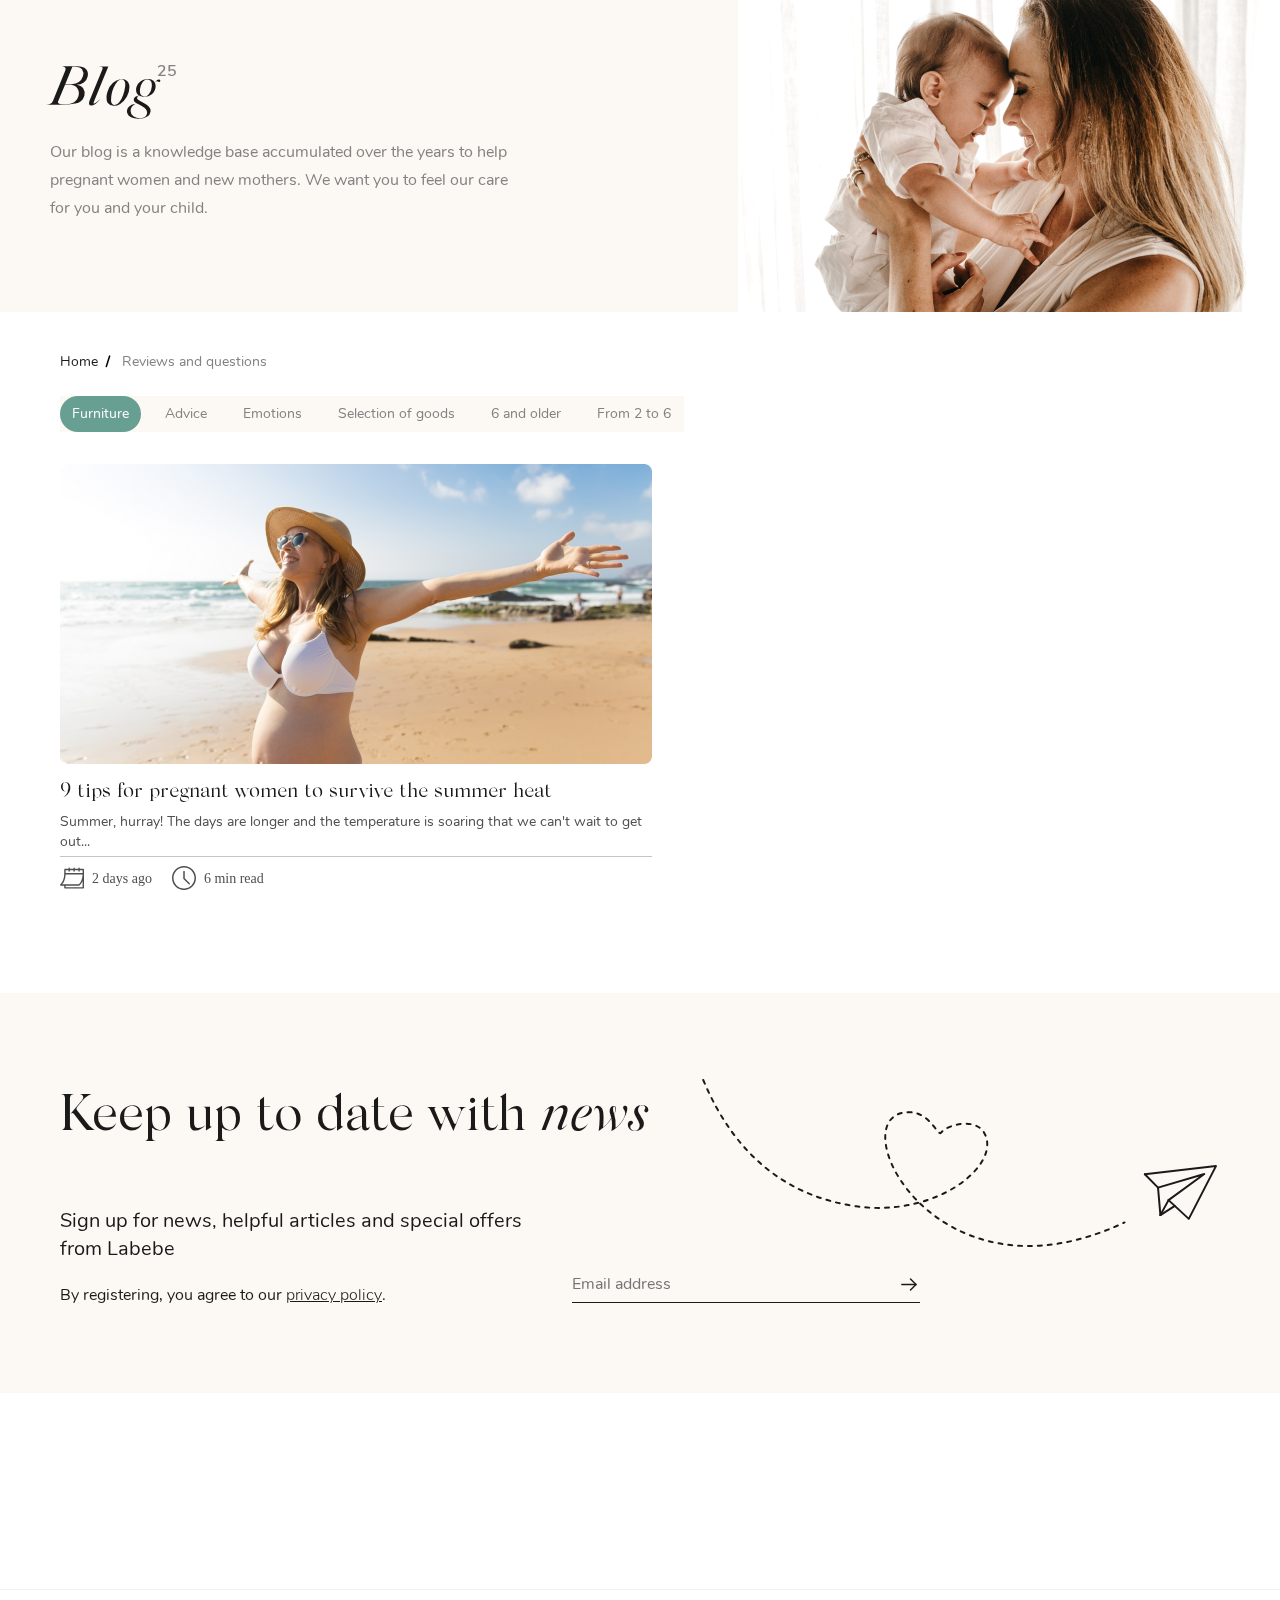
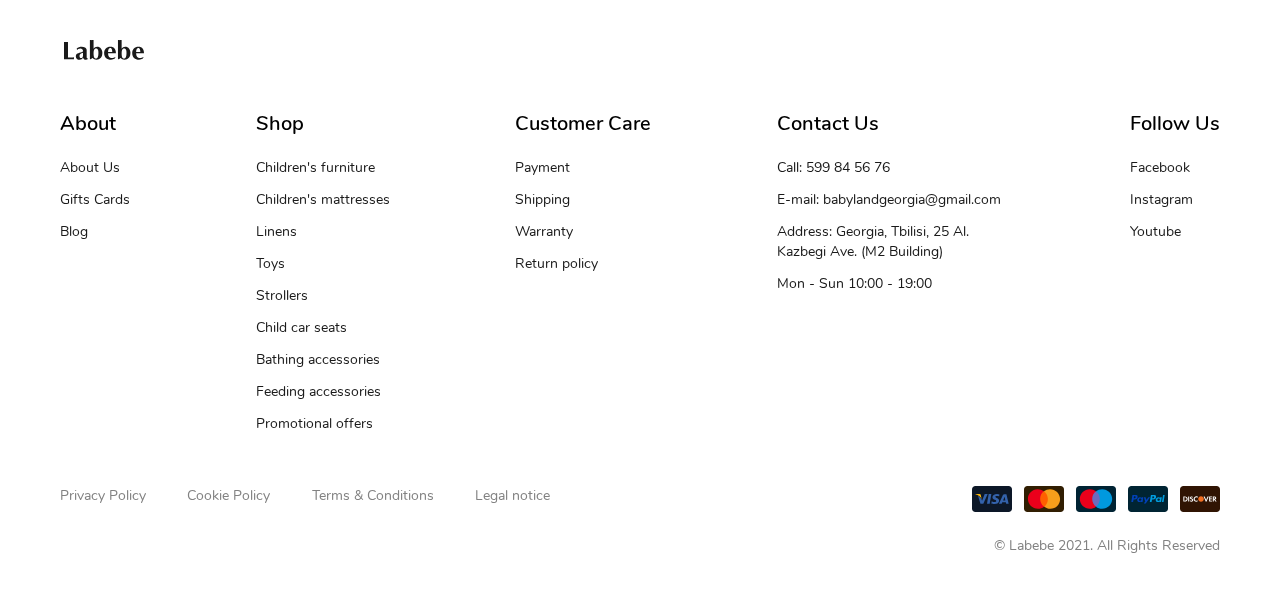
==== blog.html @ 76f41e8d "continue" ====
<!DOCTYPE html>
<html lang="en">

<head>
  <meta charset="UTF-8">
  <meta http-equiv="X-UA-Compatible" content="IE=edge">
  <meta name="viewport" content="width=device-width, initial-scale=1.0">
  <link rel="stylesheet" href="css/reset.css">
  <link rel="stylesheet" href="css/404.css">
  <link rel="stylesheet" href="css/contacts.css">
  <link rel="stylesheet" href="css/gifts-cards.css">
  <link rel="stylesheet" href="css/reviews-and-questions.css">
  <link rel="stylesheet" href="css/blog.css">
  <link rel="stylesheet" href="css/subscribe.css">
  <link rel="stylesheet" href="css/footer.css">
  <link rel="stylesheet" href="css/fonts.css">
  <link rel="stylesheet" href="css/global.css">
  <link rel="stylesheet" href="css/media.css">
  <script src="js/tabs.js"></script>
  <script src="js/footer.js" defer></script>
  <title>Document</title>
</head>

<body>

  <div class="main__wrapper">

    <section class="blog">
      <div class="banner">
        <div class="banner-info">
          <h1 class="banner-info__title h1">Blog <sup class="sup">25</sup></h1>
          <p class="banner-info__text">
            Our blog is a knowledge base accumulated over the years to help pregnant women and new mothers. We want you
            to feel our care for you and your child.
          </p>
        </div>
        <div class="banner-img">
          <img src="images/blog-banner.png" alt="">
        </div>
      </div>
      <div class="container">
        <ul class="breadcrumb">
          <li><a class="link" href="#">Home</a></li>
          <li>Reviews and questions</li>
        </ul>
        <ul class="blog__tabs">
          <li class="blog__tabs-item active__blog-tab" data-btn="1">Furniture</li>
          <li class="blog__tabs-item" data-btn="2">Advice</li>
          <li class="blog__tabs-item" data-btn="3">Emotions</li>
          <li class="blog__tabs-item" data-btn="4">Selection of goods</li>
          <li class="blog__tabs-item" data-btn="5">6 and older</li>
          <li class="blog__tabs-item" data-btn="6">From 2 to 6</li>
        </ul>
        <div class="blog__box">
          <div class="blog__box-search"></div>
          <div class="blog__box-filter"></div>
        </div>
        <div class="blog__post-wrapper">
          <div class="blog__post-img">
            <img src="images/blog-post-1.png" alt="">
          </div>
          <div class="blog__post-name">
            9 tips for pregnant women to survive the summer heat
          </div>
          <div class="blog__post-description">
            Summer, hurray! The days are longer and the temperature is soaring that we can't wait to get out...
          </div>
          <div class="blog__post-info">
            <div class="blog__post-date">2 days ago</div>
            <div class="blog__post-read">6 min read</div>
          </div>
        </div>
        <!-- <div class="reviewsandquestions__reviews-wrapper tabs__item show" data-content="1">
          <div class="reviewsandquestions__reviews">
            <img class="icon__delete" src="images/delete.svg" alt="">
            <img class="icon__edit" src="images/edit.svg" alt="">
            <img class="icon__dots" src="images/icon-dots.svg" alt="">
            <div class="reviewsandquestions__reviews-img">
              <img src="images/reviews-img1.png" alt="">
            </div>
            <div class="reviewsandquestions__reviews-info">
              <div class="reviewsandquestions__reviews-info__name">Skv company julia light</div>
              <div class="reviewsandquestions__reviews-info__rating">
                <div class="reviewsandquestions__reviews-info__rating-stars">
                  <img src="images/stars.svg" alt="">
                </div>
                <div class="reviewsandquestions__reviews-info__rating-date">September 3, 2021</div>
              </div>
              <div class="reviewsandquestions__reviews-info__review desktop">
                Definitely the best quality. ✰✰✰✰✰ Thank you. . I am no longer talking about service and your favorite
                consultant.
              </div>
            </div>
          </div>
          <div class="reviewsandquestions__reviews-info__review mobile">
            Definitely the best quality. ✰✰✰✰✰ Thank you. . I am no longer talking about service and your favorite
            consultant.
          </div>
          <div class="reviewsandquestions__reviews">
            <img class="icon__delete" src="images/delete.svg" alt="">
            <img class="icon__edit" src="images/edit.svg" alt="">
            <img class="icon__dots" src="images/icon-dots.svg" alt="">
            <div class="reviewsandquestions__reviews-img">
              <img src="images/reviews-img2.png" alt="">
            </div>
            <div class="reviewsandquestions__reviews-info">
              <div class="reviewsandquestions__reviews-info__name">Skv company julia light</div>
              <div class="reviewsandquestions__reviews-info__rating">
                <div class="reviewsandquestions__reviews-info__rating-stars">
                  <img src="images/stars.svg" alt="">
                </div>
                <div class="reviewsandquestions__reviews-info__rating-date">September 3, 2021</div>
              </div>
              <div class="reviewsandquestions__reviews-info__review desktop">
                Definitely the best quality. ✰✰✰✰✰ Thank you. . I am no longer talking about service and your favorite
                consultant.
              </div>
            </div>
          </div>
          <div class="reviewsandquestions__reviews-info__review mobile">
            Definitely the best quality. ✰✰✰✰✰ Thank you. . I am no longer talking about service and your favorite
            consultant.
          </div>
        </div>
        <div class="reviewsandquestions__questions-wrapper tabs__item" data-content="2">
          <div class="reviewsandquestions__reviews">
            <div class="reviewsandquestions__reviews-img">
              <img src="images/reviews-img1.png" alt="">
            </div>
            <div class="reviewsandquestions__reviews-info">
              <div class="reviewsandquestions__reviews-info__name">Skv company julia light</div>
              <div class="reviewsandquestions__reviews-info__rating-date">September 3, 2021</div>
              <div class="reviewsandquestions__reviews-info__review border desktop">
                Hey! Please tell me the size of the crib?
              </div>
              <div class="reviewsandquestions__answer-wrapper desktop">
                <div class="reviewsandquestions__answer-name">Store representative</div>
                <div class="reviewsandquestions__answer-date">September 3, 2021</div>
                <div class="reviewsandquestions__answer-answer">Hey! 132 X 72 X 103H. The dimensions of the crib are
                  indicated in the product card</div>
              </div>
            </div>
          </div>
          <div class="reviewsandquestions__reviews-info__review border mobile">
            Hey! Please tell me the size of the crib?
          </div>
          <div class="reviewsandquestions__answer-wrapper radius mobile">
            <div class="reviewsandquestions__answer-name">Store representative</div>
            <div class="reviewsandquestions__answer-date">September 3, 2021</div>
            <div class="reviewsandquestions__answer-answer">Hey! 132 X 72 X 103H. The dimensions of the crib are
              indicated in the product card</div>
          </div>
        </div> -->
      </div>
    </section>

    <section class="subscribe">
      <div class="container">
        <div class="subscribe__title">Keep up to date with <span>news</span></div>
        <p class="subscribe__text">Sign up for news, helpful articles and special offers from Labebe</p>
        <div class="subscribe__wrapper">
          <form class="form__search">
            <input type="text" placeholder="Email address">
            <button><img src="images/arrow-search.svg" alt=""></button>
          </form>
          <p class="subscribe__policy">By registering, you agree to our <a href="#">privacy policy</a>. </p>
        </div>
      </div>
    </section>

    <footer class="footer">
      <div class="container">
        <div class="footer__logo">
          <img src="images/footer-logo.svg" alt="">
        </div>
        <div class="footer__category">
          <div class="footer__category-item">
            <div class="footer__category-title">About</div>
            <ul class="footer__category-list">
              <li class="footer__category-list__item"><a href="#" class="footer__category-link link">About Us</a></li>
              <li class="footer__category-list__item"><a href="#" class="footer__category-link link">Gifts Cards</a>
              </li>
              <li class="footer__category-list__item"><a href="#" class="footer__category-link link">Blog</a></li>
            </ul>
          </div>
          <div class="footer__category-item">
            <div class="footer__category-title">Shop</div>
            <ul class="footer__category-list">
              <li class="footer__category-list__item"><a href="#" class="footer__category-link link">Children's
                  furniture</a></li>
              <li class="footer__category-list__item"><a href="#" class="footer__category-link link">Children's
                  mattresses</a></li>
              <li class="footer__category-list__item"><a href="#" class="footer__category-link link">Linens</a></li>
              <li class="footer__category-list__item"><a href="#" class="footer__category-link link">Toys</a></li>
              <li class="footer__category-list__item"><a href="#" class="footer__category-link link">Strollers</a></li>
              <li class="footer__category-list__item"><a href="#" class="footer__category-link link">Child car seats</a>
              </li>
              <li class="footer__category-list__item"><a href="#" class="footer__category-link link">Bathing
                  accessories</a></li>
              <li class="footer__category-list__item"><a href="#" class="footer__category-link link">Feeding
                  accessories</a></li>
              <li class="footer__category-list__item"><a href="#" class="footer__category-link link">Promotional
                  offers</a></li>
            </ul>
          </div>
          <div class="footer__category-item">
            <div class="footer__category-title">Customer Care</div>
            <ul class="footer__category-list">
              <li class="footer__category-list__item"><a href="#" class="footer__category-link link">Payment</a></li>
              <li class="footer__category-list__item"><a href="#" class="footer__category-link link">Shipping</a></li>
              <li class="footer__category-list__item"><a href="#" class="footer__category-link link">Warranty</a></li>
              <li class="footer__category-list__item"><a href="#" class="footer__category-link link">Return policy</a>
              </li>
            </ul>
          </div>
          <div class="footer__category-item">
            <div class="footer__category-title">Contact Us</div>
            <ul class="footer__category-list">
              <li class="footer__category-list__item"><a href="#" class="footer__category-link link">Call: 599 84 56
                  76</a></li>
              <li class="footer__category-list__item"><a href="#" class="footer__category-link link">E-mail:
                  babylandgeorgia@gmail.com </a></li>
              <li class="footer__category-list__item"><a href="#" class="footer__category-link link">Address: Georgia,
                  Tbilisi, 25 Al. Kazbegi Ave. (M2 Building)</a></li>
              <li class="footer__category-list__item"><a href="#" class="footer__category-link link">Mon - Sun 10:00 -
                  19:00</a></li>
            </ul>
          </div>
          <div class="footer__category-item">
            <div class="footer__category-title">Follow Us</div>
            <ul class="footer__category-list">
              <li class="footer__category-list__item"><a href="#" class="footer__category-link link">Facebook</a></li>
              <li class="footer__category-list__item"><a href="#" class="footer__category-link link">Instagram</a></li>
              <li class="footer__category-list__item"><a href="#" class="footer__category-link link">Youtube</a></li>
            </ul>
          </div>
        </div>
        <div class="footer__notes">
          <div class="footer__info">
            <div class="footer__info-pay">
              <div class="footer__info-images">
                <img src="images/visa.svg" alt="">
                <img src="images/mastercard.svg" alt="">
                <img src="images/maestro.svg" alt="">
                <img src="images/paypal.svg" alt="">
                <img src="images/discover.svg" alt="">
              </div>
              <div class="footer__info-rights">
                © Labebe 2021. All Rights Reserved
              </div>
            </div>
            <ul class="footer__info-list">
              <li class="footer__info-item"><a href="#" class="footer__info-link link">Privacy Policy</a></li>
              <li class="footer__info-item"><a href="#" class="footer__info-link link">Cookie Policy</a></li>
              <li class="footer__info-item"><a href="#" class="footer__info-link link">Terms & Conditions</a></li>
              <li class="footer__info-item"><a href="#" class="footer__info-link link">Legal notice</a></li>
            </ul>
          </div>
        </div>
      </div>
    </footer>
  </div>
</body>

</html>
---- css/404.css ----
.error {
  margin-top: 24px;
  text-align: center;
}
.error__title {
  margin-top: 120px;
  margin-bottom: 4px;
  font-family: "SilkSerif-Italic";
  font-size: 25px;
  line-height: 36px;
  color: #1A1A1A;
}
.error__text {
  font-family: "Nunito-SemiBold";
  font-size: 14px;
  line-height: 20px;
  color: #1A1A1A;
}
.error__text a {
  color: #569587;
  text-decoration: underline;
}
---- css/contacts.css ----
.contacts {
  margin-top: 24px;
}
.contacts__title {
  margin: 24px 0;
  font-family: "SilkSerif-Italic";
  font-size: 25px;
  line-height: 36px;
  color: #1A1A1A;
}
.contacts__subtitle {
  margin-bottom: 12px;
  font-family: "Nunito-SemiBold";
  font-size: 16px;
  line-height: 24px;
}
.contacts__list {
  font-family: "Nunito-Regular";
  font-size: 14px;
  line-height: 20px;
  color: #1A1A1A;
}
.contacts__list span {
  font-family: "Nunito-SemiBold";
}
.contacts__list-item {
  margin: 8px 0;
}
.contacts__map {
  margin-top: 24px;
  max-width: 603px;
  height: 240px;
}
---- css/gifts-cards.css ----
.giftscards__wrapper {
  display: -webkit-box;
  display: -ms-flexbox;
  display: flex;
  -webkit-box-pack: center;
      -ms-flex-pack: center;
          justify-content: center;
  -ms-flex-wrap: wrap;
      flex-wrap: wrap;
  margin-top: 32px;
}
.giftscards__wrapper .card {
  width: 48%;
}
.giftscards__wrapper .card:nth-child(2n) {
  margin-left: 10px;
}
.giftscards__wrapper .card__img img {
  padding: 20px;
}

@media (min-width: 600px) {
  .giftscards__wrapper .card__img img {
    padding: 74px 40px;
  }
}
@media (min-width: 890px) {
  .giftscards__wrapper .card:nth-child(3) {
    margin-left: 10px;
  }
}
@media (min-width: 1190px) {
  .giftscards__wrapper {
    -webkit-box-pack: justify;
        -ms-flex-pack: justify;
            justify-content: space-between;
  }
  .giftscards__wrapper .card {
    margin: 0;
  }
}
---- css/reviews-and-questions.css ----
.reviewsandquestions__title {
  font-size: 25px;
  line-height: 36px;
  margin-top: 28px;
  margin-bottom: 32px;
}
.reviewsandquestions__tabs {
  border-bottom: 1.5px solid #F2F2F2;
  padding-bottom: 8px;
  max-width: 1080px;
}
.reviewsandquestions__tabs-item {
  font-family: "Nunito-SemiBold";
  font-size: 16px;
  line-height: 24px;
  color: #828282;
  cursor: pointer;
}
.reviewsandquestions__tabs-item:first-child {
  margin-right: 82px;
}
.reviewsandquestions__reviews {
  position: relative;
  margin-top: 32px;
  padding-bottom: 16px;
  max-width: 1080px;
  display: -webkit-box;
  display: -ms-flexbox;
  display: flex;
}
.reviewsandquestions__reviews:last-child {
  border-bottom: none;
}
.reviewsandquestions__reviews-img {
  min-width: 68px;
  background-color: #FCF9F4;
  border-radius: 4px;
  display: -webkit-box;
  display: -ms-flexbox;
  display: flex;
  -webkit-box-pack: center;
      -ms-flex-pack: center;
          justify-content: center;
  -webkit-box-align: center;
      -ms-flex-align: center;
          align-items: center;
  margin-right: 16px;
}
.reviewsandquestions__reviews-img img {
  width: 52px;
  height: 52px;
  margin: 8px;
}
.reviewsandquestions__reviews-info__name {
  font-family: "Nunito-SemiBold";
  font-size: 16px;
  line-height: 24px;
  color: #1A1A1A;
  margin-bottom: 8px;
}
.reviewsandquestions__reviews-info__rating-stars {
  margin-bottom: 4px;
}
.reviewsandquestions__reviews-info__rating-date {
  font-family: "Nunito-SemiBold";
  font-size: 12px;
  line-height: 16px;
  color: #828282;
}
.reviewsandquestions__reviews-info__review {
  font-family: "Nunito-Regular";
  font-size: 14px;
  line-height: 20px;
  color: #1A1A1A;
  border-bottom: 1.5px solid #F2F2F2;
  padding-bottom: 16px;
}
.reviewsandquestions__reviews-wrapper {
  display: none;
}
.reviewsandquestions__answer-wrapper {
  background-color: #F2F2F2;
  padding: 12px;
}
.reviewsandquestions__answer-name {
  font-family: "Nunito-SemiBold";
  font-size: 12px;
  line-height: 16px;
  color: #828282;
  margin-bottom: 8px;
}
.reviewsandquestions__answer-date {
  font-family: "Nunito-SemiBold";
  font-size: 14px;
  line-height: 20px;
  color: #828282;
  display: none;
}
.reviewsandquestions__answer-answer {
  font-family: "Nunito-Regular";
  font-size: 14px;
  line-height: 20px;
  color: #1A1A1A;
}
.reviewsandquestions__questions-wrapper {
  display: none;
}

.desktop {
  display: none;
}

.icon__delete, .icon__edit, .icon__dots {
  position: absolute;
  right: 0;
  cursor: pointer;
}
.icon__delete {
  top: 0;
}
.icon__edit {
  top: 40px;
}
.icon__dots {
  top: 24px;
  right: 24px;
  display: none;
}

.active__tab {
  color: #1A1A1A;
}

.border {
  border: none;
}

@media (min-width: 890px) {
  .reviewsandquestions__tabs-item:first-child {
    margin-right: 60px;
  }
  .reviewsandquestions__title {
    margin-top: 32px;
    margin-bottom: 52px;
  }
  .reviewsandquestions__reviews {
    margin-top: 0;
    padding: 24px 24px 28px;
    -webkit-box-shadow: 0px 4px 6px rgba(0, 0, 0, 0.06);
            box-shadow: 0px 4px 6px rgba(0, 0, 0, 0.06);
  }
  .reviewsandquestions__reviews-img {
    max-height: 152px;
  }
  .reviewsandquestions__reviews-img img {
    width: 72px;
    height: 72px;
    margin: 40px;
  }
  .reviewsandquestions__reviews-info__name {
    font-size: 20px;
    line-height: 28px;
  }
  .reviewsandquestions__reviews-info__rating {
    margin-bottom: 12px;
    display: -webkit-box;
    display: -ms-flexbox;
    display: flex;
    -webkit-box-align: end;
        -ms-flex-align: end;
            align-items: end;
  }
  .reviewsandquestions__reviews-info__rating-date {
    margin-left: 12px;
    font-size: 14px;
    line-height: 20px;
    padding-bottom: 3px;
  }
  .reviewsandquestions__reviews-info__review {
    font-size: 16px;
    line-height: 28px;
    border-bottom: none;
  }
  .reviewsandquestions__questions-wrapper .reviewsandquestions__reviews-info__rating-date {
    margin-left: 0;
  }
  .reviewsandquestions__answer-wrapper {
    background-color: transparent;
    padding: 0;
    margin-top: 24px;
    margin-left: 60px;
  }
  .reviewsandquestions__answer-name {
    font-size: 16px;
    line-height: 24px;
    color: #1A1A1A;
  }
  .reviewsandquestions__answer-date {
    font-size: 14px;
    line-height: 20px;
    display: block;
  }
  .reviewsandquestions__answer-answer {
    margin-top: 12px;
    font-size: 16px;
    line-height: 28px;
  }

  .icon__delete, .icon__edit {
    display: none;
  }
  .icon__dots {
    display: block;
  }

  .mobile {
    display: none;
  }

  .desktop {
    display: block;
  }
}
---- css/blog.css ----
.blog__tabs {
  margin-top: 24px;
  margin-bottom: 24px;
  max-width: 624px;
  background-color: #FCF9F4;
  display: -webkit-box;
  display: -ms-flexbox;
  display: flex;
  -webkit-box-pack: justify;
      -ms-flex-pack: justify;
          justify-content: space-between;
  padding-right: 20px;
  overflow-x: scroll;
}
.blog__tabs-item {
  font-family: "Nunito-Regular";
  font-size: 14px;
  line-height: 20px;
  color: #828282;
  padding: 8px 12px;
  white-space: nowrap;
  background-color: #FCF9F4;
}
.blog__tabs-item:not(:first-child) {
  margin-left: 12px;
}
.blog__tabs-item:first-child {
  border-top-left-radius: 20px;
  border-bottom-left-radius: 20px;
}
.blog__tabs-item:last-child {
  border-top-right-radius: 20px;
  border-bottom-right-radius: 20px;
}
.blog__box {
  margin-bottom: 32px;
}
.blog__post-wrapper {
  max-width: 592px;
}
.blog__post-name {
  font-family: "SilkSerif-Regular";
  font-size: 20px;
  line-height: 32px;
  color: #1A1A1A;
  margin-top: 12px;
  margin-bottom: 4px;
}
.blog__post-description {
  font-family: "Nunito-Regular";
  font-size: 14px;
  line-height: 20px;
  color: #4F4F4F;
  padding-bottom: 4px;
  border-bottom: 1px solid #C4C4C4;
  margin-bottom: 12px;
}
.blog__post-info {
  display: -webkit-box;
  display: -ms-flexbox;
  display: flex;
  font-size: 14px;
  line-height: 20px;
  color: #4F4F4F;
}
.blog__post-date {
  padding-left: 32px;
  position: relative;
}
.blog__post-date::before {
  position: absolute;
  content: url("../images/calendar.svg");
  left: 0;
  top: -3px;
}
.blog__post-read {
  margin-left: 20px;
  padding-left: 32px;
  position: relative;
}
.blog__post-read::before {
  position: absolute;
  content: url("../images/clock.svg");
  left: 0;
  top: -3px;
}

.active__blog-tab {
  background-color: rgba(86, 149, 135, 0.9);
  border-radius: 20px;
  color: #FFFFFF;
}
---- css/subscribe.css ----
.subscribe {
  background-color: #FCF9F4;
  margin-top: 96px;
  padding-top: 68px;
  padding-bottom: 48px;
}
.subscribe__title {
  position: relative;
  margin-bottom: 12px;
  font-family: "SilkSerif-Regular";
  font-size: 22px;
  line-height: 36px;
  color: #1A1A1A;
}
.subscribe__title span {
  font-family: "SilkSerif-Italic";
}
.subscribe__title::after {
  position: absolute;
  content: "";
  width: 246px;
  height: 168px;
  background-image: url("../images/subscribe.svg");
  background-size: contain;
  background-repeat: no-repeat;
  top: -100px;
  right: 0;
}
.subscribe__text {
  font-family: "Nunito-Regular";
  font-size: 14px;
  line-height: 20px;
  color: #1A1A1A;
}
.subscribe .form__search {
  margin-top: 24px;
  margin-bottom: 8px;
  margin-left: 0;
  margin-right: 0;
  max-width: 348px;
  width: 100%;
}
.subscribe__policy {
  font-family: "Nunito-Regular";
  font-size: 12px;
  line-height: 16px;
  color: #1A1A1A;
}
.subscribe__policy a {
  font-family: "Nunito-Light";
  text-decoration: underline;
}

@media (min-width: 900px) {
  .subscribe {
    margin-top: 104px;
    padding-top: 86px;
    padding-bottom: 86px;
  }
  .subscribe__title {
    font-size: 52px;
    line-height: 79px;
    margin-bottom: 49px;
  }
  .subscribe__title::after {
    width: 383px;
    top: -80px;
  }
  .subscribe__text {
    font-size: 20px;
    line-height: 28px;
    max-width: 464px;
  }
  .subscribe__wrapper {
    max-width: 860px;
    width: 100%;
    display: -webkit-box;
    display: -ms-flexbox;
    display: flex;
    -webkit-box-pack: justify;
        -ms-flex-pack: justify;
            justify-content: space-between;
    -webkit-box-align: end;
        -ms-flex-align: end;
            align-items: end;
    -webkit-box-orient: horizontal;
    -webkit-box-direction: reverse;
        -ms-flex-direction: row-reverse;
            flex-direction: row-reverse;
  }
  .subscribe .form__search {
    margin-top: 12px;
    margin-bottom: 4px;
  }
  .subscribe__policy {
    font-size: 16px;
    line-height: 24px;
  }
}
@media (min-width: 1024px) {
  .subscribe__title::after {
    width: 475px;
  }
}
@media (min-width: 1146px) {
  .subscribe__title::after {
    width: 518px;
    top: 0;
  }
}
---- css/footer.css ----
.footer {
  border-top: 1.5px solid #F2F2F2;
  padding: 20px 0;
  margin-top: 100px;
}
.footer__logo {
  width: 64px;
  height: 32px;
}
.footer__category {
  margin-top: 24px;
  margin-bottom: 24px;
}
.footer__category-item {
  border-bottom: 1px solid #C4C4C4;
  padding-bottom: 4px;
  position: relative;
}
.footer__category-item::after {
  position: absolute;
  content: url(../images/arrow-down.svg);
  right: 0;
  top: 4px;
}
.footer__category-item.rotate::after {
  top: 0;
  -webkit-transform: rotateZ(180deg);
      -ms-transform: rotate(180deg);
          transform: rotateZ(180deg);
}
.footer__category-item + .footer__category-item {
  margin-top: 16px;
}
.footer__category-title {
  font-family: "Nunito-SemiBold";
  font-size: 16px;
  line-height: 24px;
}
.footer__category-list {
  display: none;
  background-color: #fff;
  width: 100%;
  font-family: "Nunito-Regular";
  font-style: normal;
  font-weight: normal;
  font-size: 14px;
  line-height: 20px;
  color: #1A1A1A;
}
.footer__category-list__item:first-child {
  padding-top: 20px;
}
.footer__category-list__item:not(:first-child) {
  margin-top: 12px;
}
.footer__category-list__item:last-child {
  padding-bottom: 20px;
}
.footer__info {
  font-family: "Nunito-Regular";
  font-size: 12px;
  line-height: 16px;
  color: #828282;
}
.footer__info-images {
  display: -webkit-box;
  display: -ms-flexbox;
  display: flex;
  margin-bottom: 24px;
}
.footer__info-images img:not(:first-child) {
  margin-left: 12px;
}
.footer__info-rights {
  margin-bottom: 16px;
}
.footer__info-item:not(:first-child) {
  margin-top: 16px;
}
---- css/fonts.css ----
@font-face {
  font-family: "Nunito-Light";
  src: url("../fonts/Nunito-Light.woff2") format("woff2"), url("../fonts/Nunito-Light.woff") format("woff");
  font-display: swap;
}
@font-face {
  font-family: "Nunito-Regular";
  src: url("../fonts/Nunito-Regular.woff2") format("woff2"), url("../fonts/Nunito-Regular.woff") format("woff");
  font-display: swap;
}
@font-face {
  font-family: "Nunito-SemiBold";
  src: url("../fonts/Nunito-SemiBold.woff2") format("woff2"), url("../fonts/Nunito-SemiBold.woff") format("woff");
  font-display: swap;
}
@font-face {
  font-family: "SilkSerif-Regular";
  src: url("../fonts/SilkSerif-Regular.woff2") format("woff2"), url("../fonts/SilkSerif-Regular.woff") format("woff");
  font-display: swap;
}
@font-face {
  font-family: "SilkSerif-Italic";
  src: url("../fonts/SilkSerif-Italic.woff2") format("woff2"), url("../fonts/SilckSerif-Italic.woff") format("woff");
  font-display: swap;
}
---- css/global.css ----
@charset "UTF-8";
.container {
  margin: 0 auto;
  padding: 0 20px;
  max-width: 1200px;
  width: 100%;
}

.btn {
  width: 100%;
  height: 60px;
  -webkit-box-shadow: 0px 4px 6px rgba(0, 0, 0, 0.06);
          box-shadow: 0px 4px 6px rgba(0, 0, 0, 0.06);
}

.btn__green {
  background-color: rgba(86, 149, 135, 0.9);
  color: #fff;
}
.btn__green:hover {
  background-color: #569587;
}

.btn__white {
  background-color: #FFFFFF;
  border: 1px solid rgba(86, 149, 135, 0.9);
  color: rgba(86, 149, 135, 0.9);
}
.btn__white:hover {
  color: #FFFFFF;
  background-color: rgba(86, 149, 135, 0.9);
}

.radius {
  border-radius: 8px;
}

.green {
  color: #569587;
}

.bg__white {
  background-color: #fff;
}

.input {
  display: inline-block;
  margin-top: 4px;
  border-style: none;
  border: 1.5px solid #C4C4C4;
  height: 52px;
  width: 100%;
  padding: 12px;
}

.label {
  color: #1A1A1A;
  font-weight: 600;
  font-size: 16px;
  line-height: 24px;
  display: block;
}

.overlay {
  position: fixed;
  top: 0;
  bottom: 0;
  left: 0;
  right: 0;
  background: rgba(0, 0, 0, 0.4);
  width: 100%;
  height: 100%;
  z-index: 100;
}

.cp {
  cursor: pointer;
}

.modal__content {
  height: 100vh;
}

.hide {
  display: none;
}

.show {
  display: block;
}

.link:hover {
  text-decoration: underline;
}

.around {
  border-radius: 50%;
}

.white-eye {
  display: none;
}

.h1 {
  font-family: "SilkSerif-Italic";
  color: #1A1A1A;
}
@media (min-width: 890px) {
  .h1 {
    font-size: 56px;
    line-height: 76px;
    display: inline-block;
    position: relative;
  }
}

.sup {
  font-family: "Nunito-Regular";
  font-size: 14px;
  line-height: 20px;
  color: #828282;
}
@media (min-width: 890px) {
  .sup {
    font-family: "Nunito-SemiBold";
    font-size: 16px;
    line-height: 24px;
    color: #828282;
    position: absolute;
    top: 5px;
    right: -20px;
  }
}

.icon {
  width: 52px;
  height: 52px;
  display: -webkit-box;
  display: -ms-flexbox;
  display: flex;
  -webkit-box-pack: center;
      -ms-flex-pack: center;
          justify-content: center;
  -webkit-box-align: center;
      -ms-flex-align: center;
          align-items: center;
}
.icon:hover {
  background-color: #000;
}
.icon:hover .white-eye {
  display: block;
}
.icon:hover .black-eye {
  display: none;
}

.form__search {
  margin: 40px auto;
  max-width: 384px;
  display: -webkit-box;
  display: -ms-flexbox;
  display: flex;
  border-bottom: 1px solid #1A1A1A;
  padding-bottom: 8px;
}
.form__search input {
  max-width: 364px;
  width: 100%;
  padding-right: 10px;
  background-color: transparent;
}
.form__search input::-webkit-input-placeholder {
  font-family: "Nunito-Regular";
  font-size: 16px;
  line-height: 28px;
}
.form__search input::-moz-placeholder {
  font-family: "Nunito-Regular";
  font-size: 16px;
  line-height: 28px;
}
.form__search input:-ms-input-placeholder {
  font-family: "Nunito-Regular";
  font-size: 16px;
  line-height: 28px;
}
.form__search input::-ms-input-placeholder {
  font-family: "Nunito-Regular";
  font-size: 16px;
  line-height: 28px;
}
.form__search input::placeholder {
  font-family: "Nunito-Regular";
  font-size: 16px;
  line-height: 28px;
}

.breadcrumb {
  display: -webkit-box;
  display: -ms-flexbox;
  display: flex;
  font-family: "Nunito-Regular";
  font-size: 14px;
  line-height: 20px;
  color: #1A1A1A;
  margin-top: 40px;
}
.breadcrumb li + li:before {
  padding: 8px;
  color: black;
  font-weight: 600;
  content: "/ ";
}
.breadcrumb li:last-child {
  color: #828282;
}

.card {
  max-width: 280px;
  width: 100%;
}
.card__img {
  -webkit-box-shadow: 0px 4px 6px rgba(0, 0, 0, 0.06);
          box-shadow: 0px 4px 6px rgba(0, 0, 0, 0.06);
  background: #FCF9F4;
  display: -webkit-box;
  display: -ms-flexbox;
  display: flex;
  -webkit-box-pack: center;
      -ms-flex-pack: center;
          justify-content: center;
  -webkit-box-align: center;
      -ms-flex-align: center;
          align-items: center;
}
.card__info {
  padding: 16px 0;
  font-family: "Nunito-SemiBold";
  color: #1A1A1A;
}
.card__info div:not(:first-child) {
  margin-top: 4px;
}
.card__info-name {
  font-size: 14px;
  line-height: 20px;
  color: #1A1A1A;
}
.card__info-category {
  font-family: "Nunito-Regular";
  font-size: 12px;
  line-height: 16px;
}
.card__info-stock {
  font-size: 12px;
  line-height: 16px;
  color: #569587;
}
.card__info__price {
  font-size: 14px;
  line-height: 20px;
}

.banner {
  margin-bottom: 24px;
  background-color: #FCF9F4;
}
.banner-info {
  padding: 0 20px;
  width: 100%;
  padding-top: 24px;
  padding-bottom: 20px;
}
.banner-info__title {
  margin-bottom: 8px;
  font-size: 25px;
  line-height: 36px;
}
@media (min-width: 890px) {
  .banner-info__title {
    font-size: 56px;
    line-height: 76px;
    position: relative;
    display: inline-block;
  }
}
.banner-info__title sup {
  line-height: 20px;
  font-size: 14px;
}
@media (min-width: 890px) {
  .banner-info__title sup {
    font-family: "Nunito-SemiBold";
    font-size: 16px;
    line-height: 24px;
    color: #828282;
    position: absolute;
    top: 5px;
    right: -20px;
  }
}
.banner-info__text {
  font-family: "Nunito-Regular";
  font-size: 14px;
  line-height: 20px;
  color: #828282;
}
@media (min-width: 890px) {
  .banner-info__text {
    max-width: 468px;
    font-size: 16px;
    line-height: 28px;
  }
}
@media (min-width: 890px) {
  .banner-info {
    padding-top: 54px;
    padding-bottom: 54px;
  }
}
@media (min-width: 1200px) {
  .banner-info {
    margin-left: calc((100vw - 1180px) / 2);
    padding-left: 0;
  }
}
.banner-img {
  width: 100%;
}
.banner-img img {
  width: 100%;
  min-height: 312px;
  -o-object-fit: cover;
     object-fit: cover;
}
@media (min-width: 890px) {
  .banner-img {
    width: 60%;
  }
}
@media (min-width: 1200px) {
  .banner-img {
    width: 80%;
  }
}
@media (min-width: 1440px) {
  .banner-img {
    margin-right: calc((100vw - 1180px) / 2 - 120px);
  }
}
@media (min-width: 600px) {
  .banner {
    display: -webkit-box;
    display: -ms-flexbox;
    display: flex;
  }
}
---- css/media.css ----
@media (min-width: 600px) {
  .error__title {
    font-size: 52px;
    line-height: 80px;
  }
  .error__text {
    font-size: 20px;
    line-height: 28px;
  }

  .footer__logo {
    width: 88px;
    height: 40px;
  }

  .contacts__title {
    font-size: 56px;
    line-height: 76px;
  }
  .contacts__subtitle {
    font-size: 20px;
    line-height: 28px;
  }
  .contacts__list {
    font-size: 16px;
    line-height: 28px;
  }
  .contacts__map {
    height: 454px;
  }
}
@media (min-width: 769px) {
  .footer__info {
    margin-top: 48px;
    display: -webkit-box;
    display: -ms-flexbox;
    display: flex;
    -webkit-box-orient: horizontal;
    -webkit-box-direction: reverse;
        -ms-flex-direction: row-reverse;
            flex-direction: row-reverse;
    -webkit-box-pack: justify;
        -ms-flex-pack: justify;
            justify-content: space-between;
  }
  .footer__info-pay {
    text-align: right;
  }
  .footer__info-list {
    max-width: 380px;
    width: 100%;
    display: -webkit-box;
    display: -ms-flexbox;
    display: flex;
    -webkit-box-pack: justify;
        -ms-flex-pack: justify;
            justify-content: space-between;
  }
  .footer__info-item:not(:first-child) {
    margin: 0;
  }
}
@media (min-width: 900px) {
  .footer__info-list {
    max-width: 490px;
    width: 100%;
    font-size: 14px;
    line-height: 20px;
  }

  .footer__info-rights {
    font-size: 14px;
    line-height: 20px;
  }
}
@media (min-width: 1000px) {
  .footer {
    padding: 40px 0;
    margin-top: 196px;
  }
  .footer__category {
    display: -webkit-box;
    display: -ms-flexbox;
    display: flex;
    -webkit-box-pack: justify;
        -ms-flex-pack: justify;
            justify-content: space-between;
    margin-top: 40px;
  }
  .footer__category-item {
    border: none;
  }
  .footer__category-item::after {
    display: none;
  }
  .footer__category-item + .footer__category-item {
    margin: 0;
  }
  .footer__category-title {
    font-size: 20px;
    line-height: 28px;
  }
  .footer__category-list {
    display: block;
    max-width: 228px;
  }
  .footer__category-list__item:last-child {
    padding-bottom: 0;
  }
}
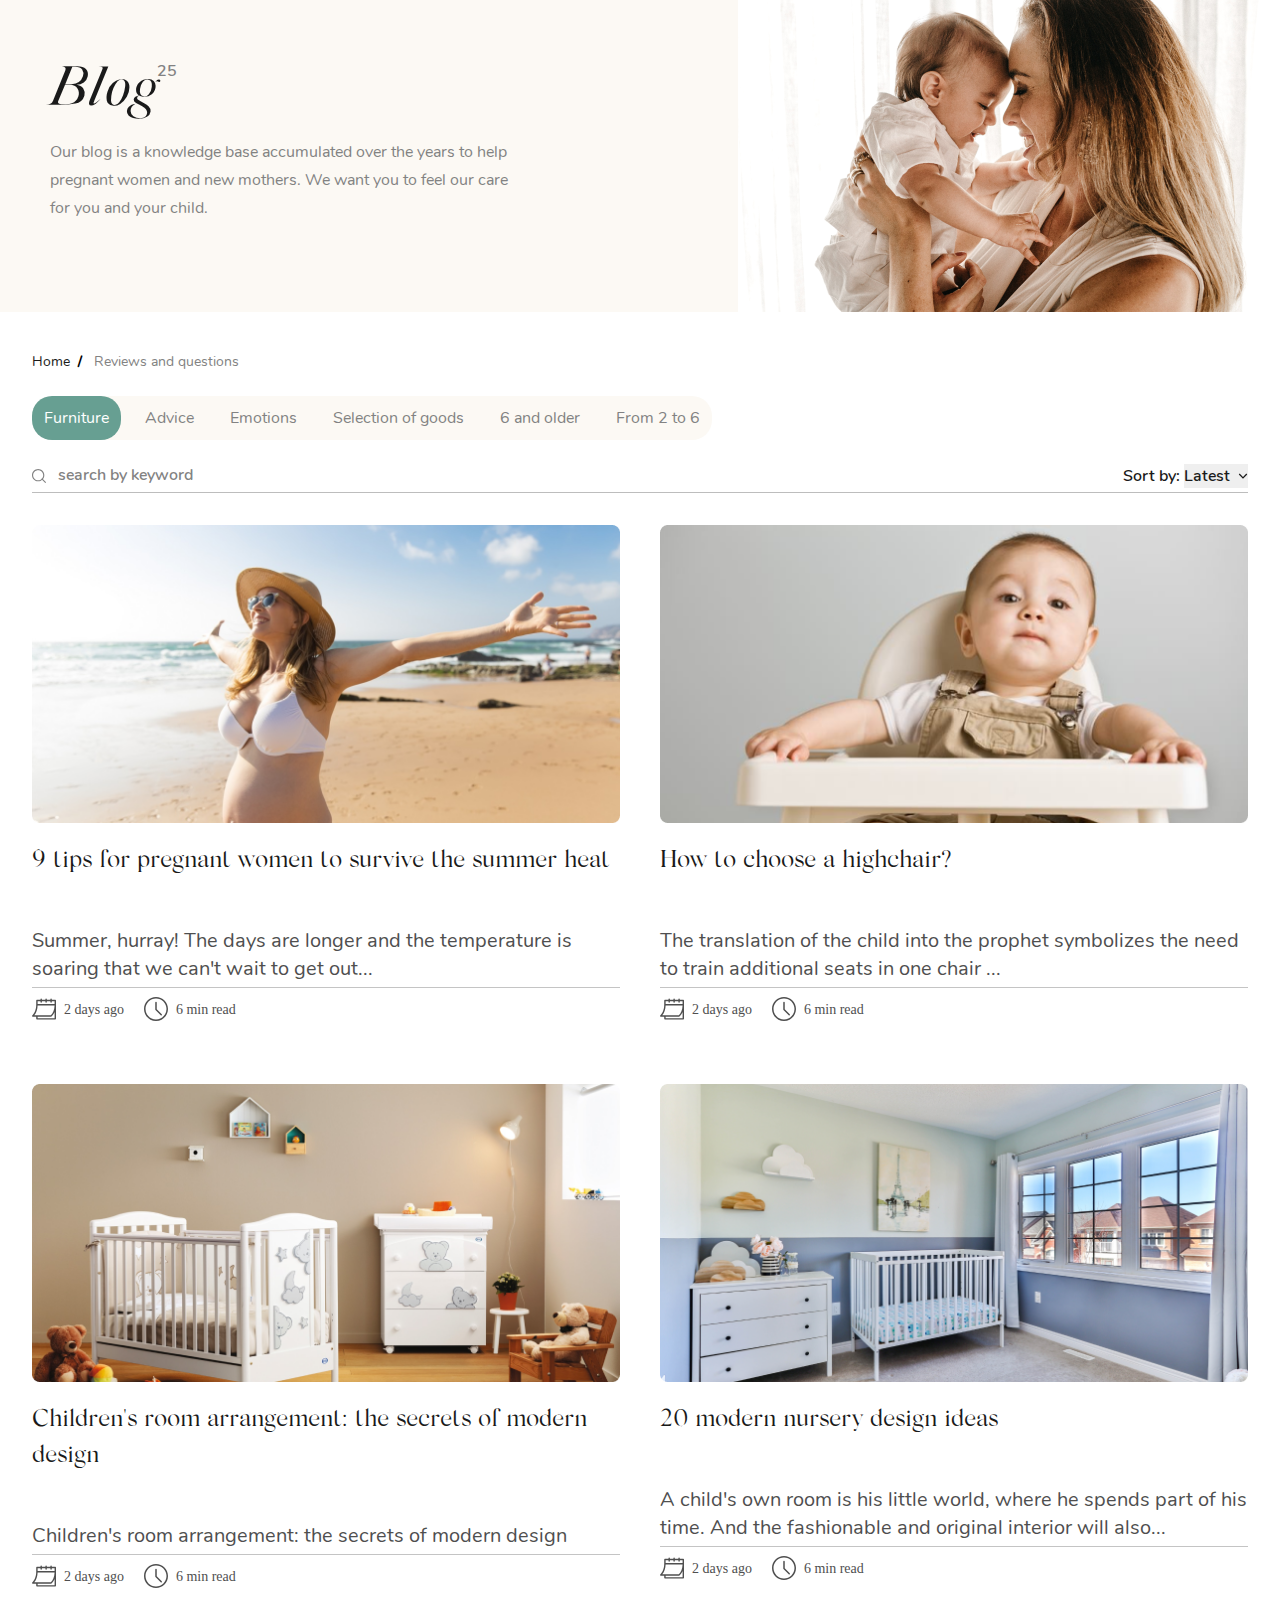
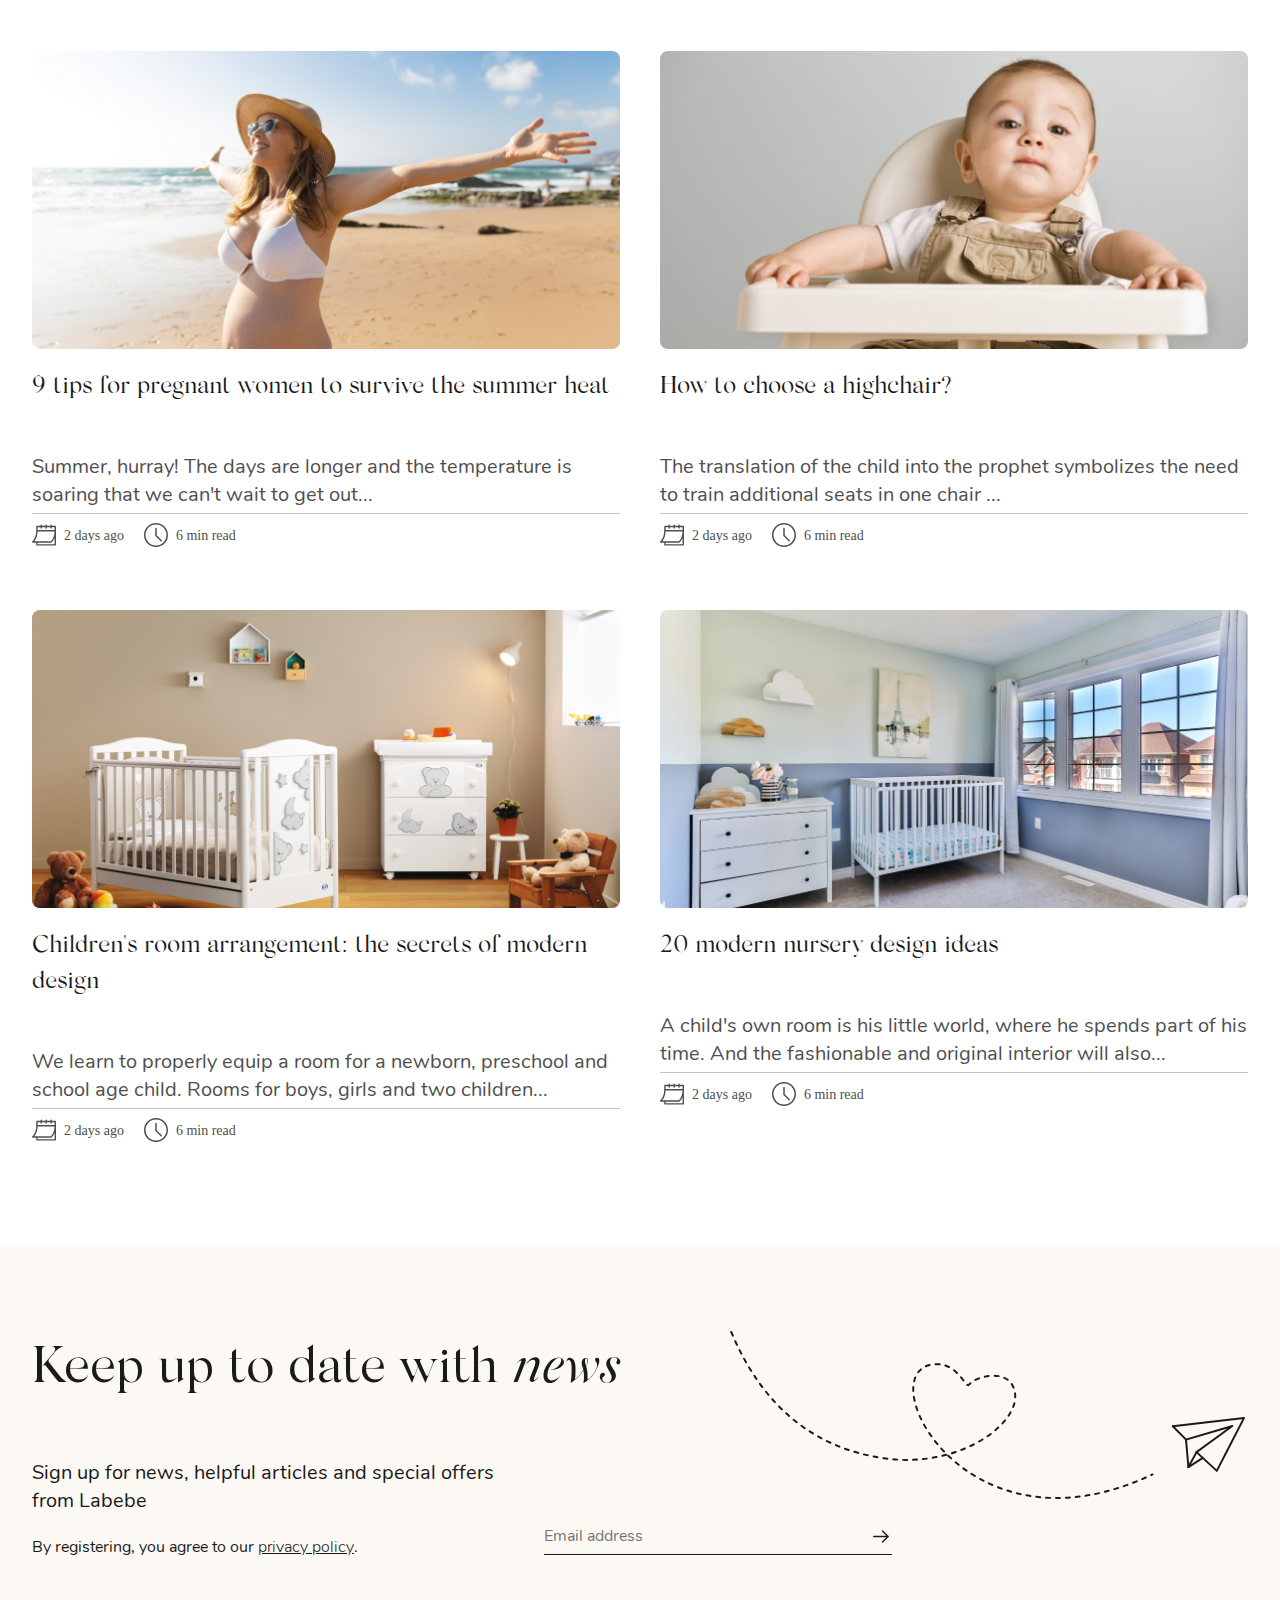
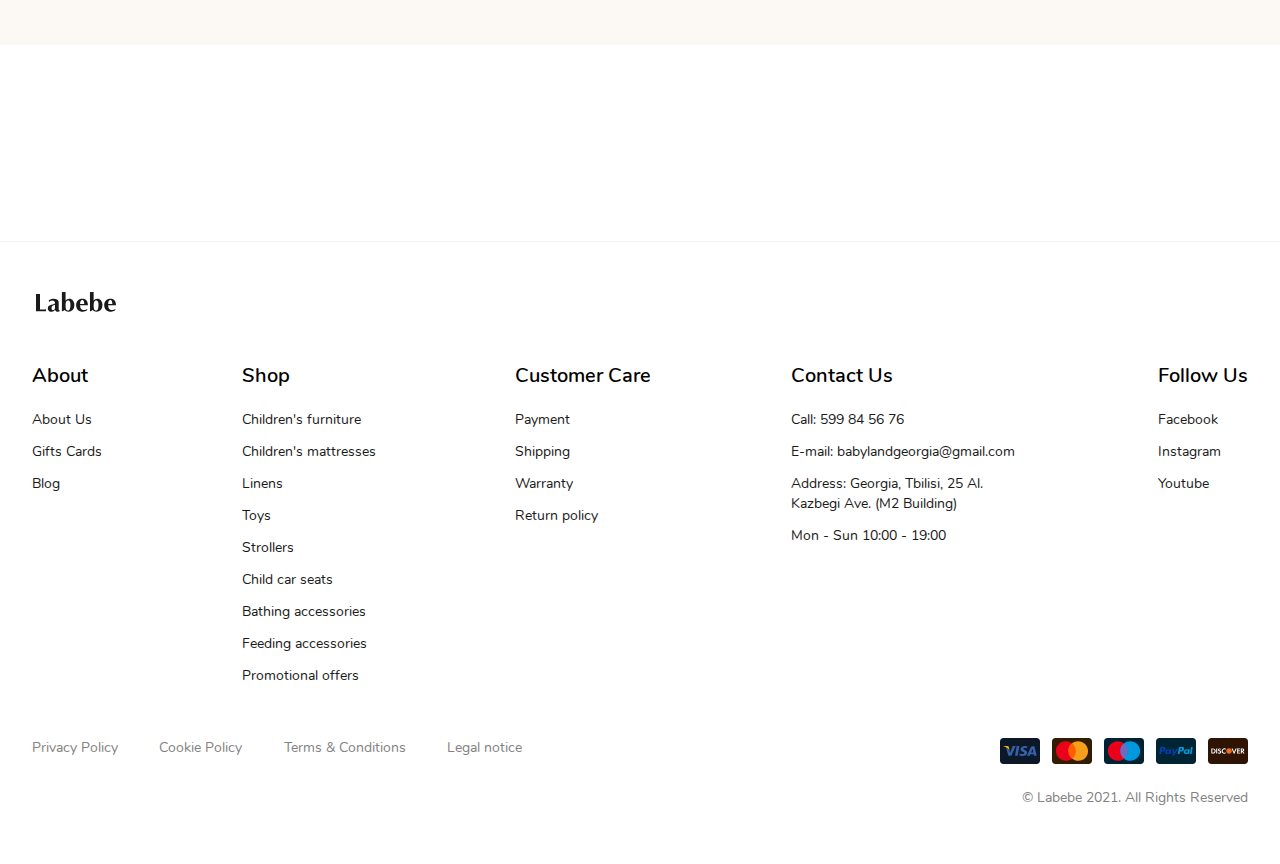
==== commit 29256f69: "continue" ====
--- a/blog.html
+++ b/blog.html
@@ -44,113 +44,158 @@
           <li>Reviews and questions</li>
         </ul>
         <ul class="blog__tabs">
-          <li class="blog__tabs-item active__blog-tab" data-btn="1">Furniture</li>
-          <li class="blog__tabs-item" data-btn="2">Advice</li>
-          <li class="blog__tabs-item" data-btn="3">Emotions</li>
-          <li class="blog__tabs-item" data-btn="4">Selection of goods</li>
-          <li class="blog__tabs-item" data-btn="5">6 and older</li>
-          <li class="blog__tabs-item" data-btn="6">From 2 to 6</li>
+          <li class="blog__tabs-item" data-btn="1"><span class="active__blog-tab">Furniture</span></li>
+          <li class="blog__tabs-item" data-btn="2"><span>Advice</span></li>
+          <li class="blog__tabs-item" data-btn="3"><span>Emotions</span></li>
+          <li class="blog__tabs-item" data-btn="4"><span>Selection of goods</span></li>
+          <li class="blog__tabs-item" data-btn="5"><span>6 and older</span></li>
+          <li class="blog__tabs-item" data-btn="6"><span>From 2 to 6</span></li>
         </ul>
         <div class="blog__box">
-          <div class="blog__box-search"></div>
-          <div class="blog__box-filter"></div>
-        </div>
-        <div class="blog__post-wrapper">
-          <div class="blog__post-img">
-            <img src="images/blog-post-1.png" alt="">
-          </div>
-          <div class="blog__post-name">
-            9 tips for pregnant women to survive the summer heat
-          </div>
-          <div class="blog__post-description">
-            Summer, hurray! The days are longer and the temperature is soaring that we can't wait to get out...
-          </div>
-          <div class="blog__post-info">
-            <div class="blog__post-date">2 days ago</div>
-            <div class="blog__post-read">6 min read</div>
-          </div>
-        </div>
-        <!-- <div class="reviewsandquestions__reviews-wrapper tabs__item show" data-content="1">
-          <div class="reviewsandquestions__reviews">
-            <img class="icon__delete" src="images/delete.svg" alt="">
-            <img class="icon__edit" src="images/edit.svg" alt="">
-            <img class="icon__dots" src="images/icon-dots.svg" alt="">
-            <div class="reviewsandquestions__reviews-img">
-              <img src="images/reviews-img1.png" alt="">
-            </div>
-            <div class="reviewsandquestions__reviews-info">
-              <div class="reviewsandquestions__reviews-info__name">Skv company julia light</div>
-              <div class="reviewsandquestions__reviews-info__rating">
-                <div class="reviewsandquestions__reviews-info__rating-stars">
-                  <img src="images/stars.svg" alt="">
-                </div>
-                <div class="reviewsandquestions__reviews-info__rating-date">September 3, 2021</div>
-              </div>
-              <div class="reviewsandquestions__reviews-info__review desktop">
-                Definitely the best quality. ✰✰✰✰✰ Thank you. . I am no longer talking about service and your favorite
-                consultant.
-              </div>
-            </div>
-          </div>
-          <div class="reviewsandquestions__reviews-info__review mobile">
-            Definitely the best quality. ✰✰✰✰✰ Thank you. . I am no longer talking about service and your favorite
-            consultant.
-          </div>
-          <div class="reviewsandquestions__reviews">
-            <img class="icon__delete" src="images/delete.svg" alt="">
-            <img class="icon__edit" src="images/edit.svg" alt="">
-            <img class="icon__dots" src="images/icon-dots.svg" alt="">
-            <div class="reviewsandquestions__reviews-img">
-              <img src="images/reviews-img2.png" alt="">
-            </div>
-            <div class="reviewsandquestions__reviews-info">
-              <div class="reviewsandquestions__reviews-info__name">Skv company julia light</div>
-              <div class="reviewsandquestions__reviews-info__rating">
-                <div class="reviewsandquestions__reviews-info__rating-stars">
-                  <img src="images/stars.svg" alt="">
-                </div>
-                <div class="reviewsandquestions__reviews-info__rating-date">September 3, 2021</div>
-              </div>
-              <div class="reviewsandquestions__reviews-info__review desktop">
-                Definitely the best quality. ✰✰✰✰✰ Thank you. . I am no longer talking about service and your favorite
-                consultant.
-              </div>
-            </div>
-          </div>
-          <div class="reviewsandquestions__reviews-info__review mobile">
-            Definitely the best quality. ✰✰✰✰✰ Thank you. . I am no longer talking about service and your favorite
-            consultant.
-          </div>
-        </div>
-        <div class="reviewsandquestions__questions-wrapper tabs__item" data-content="2">
-          <div class="reviewsandquestions__reviews">
-            <div class="reviewsandquestions__reviews-img">
-              <img src="images/reviews-img1.png" alt="">
-            </div>
-            <div class="reviewsandquestions__reviews-info">
-              <div class="reviewsandquestions__reviews-info__name">Skv company julia light</div>
-              <div class="reviewsandquestions__reviews-info__rating-date">September 3, 2021</div>
-              <div class="reviewsandquestions__reviews-info__review border desktop">
-                Hey! Please tell me the size of the crib?
-              </div>
-              <div class="reviewsandquestions__answer-wrapper desktop">
-                <div class="reviewsandquestions__answer-name">Store representative</div>
-                <div class="reviewsandquestions__answer-date">September 3, 2021</div>
-                <div class="reviewsandquestions__answer-answer">Hey! 132 X 72 X 103H. The dimensions of the crib are
-                  indicated in the product card</div>
-              </div>
-            </div>
-          </div>
-          <div class="reviewsandquestions__reviews-info__review border mobile">
-            Hey! Please tell me the size of the crib?
-          </div>
-          <div class="reviewsandquestions__answer-wrapper radius mobile">
-            <div class="reviewsandquestions__answer-name">Store representative</div>
-            <div class="reviewsandquestions__answer-date">September 3, 2021</div>
-            <div class="reviewsandquestions__answer-answer">Hey! 132 X 72 X 103H. The dimensions of the crib are
-              indicated in the product card</div>
-          </div>
-        </div> -->
+          <div class="blog__box-search">
+            <button>
+              <img src="images/loupe.svg" alt="">
+            </button>
+            <input type="text" placeholder="search by keyword">
+          </div>
+          <div class="blog__box-filter">
+            Sort by:
+            <select>
+              <option>Latest</option>
+              <option>--------</option>
+              <option>--------</option>
+              <option>--------</option>
+              <option>--------</option>
+            </select>
+          </div>
+        </div>
+        <div class="blog__post-main">
+          <div class="blog__post-wrapper">
+            <div class="blog__post-img radius">
+              <img src="images/blog-post-1.png" alt="">
+            </div>
+            <div class="blog__post-name">
+              9 tips for pregnant women to survive the summer heat
+            </div>
+            <div class="blog__post-description">
+              Summer, hurray! The days are longer and the temperature is soaring that we can't wait to get out...
+            </div>
+            <div class="blog__post-info">
+              <div class="blog__post-date">2 days ago</div>
+              <div class="blog__post-read">6 min read</div>
+            </div>
+          </div>
+          <div class="blog__post-wrapper">
+            <div class="blog__post-img radius">
+              <img src="images/blog-post-2.png" alt="">
+            </div>
+            <div class="blog__post-name">
+              How to choose a highchair?
+            </div>
+            <div class="blog__post-description">
+              The translation of the child into the prophet symbolizes the need to train additional seats in one chair
+              ...
+            </div>
+            <div class="blog__post-info">
+              <div class="blog__post-date">2 days ago</div>
+              <div class="blog__post-read">6 min read</div>
+            </div>
+          </div>
+          <div class="blog__post-wrapper">
+            <div class="blog__post-img radius">
+              <img src="images/blog-post-3.png" alt="">
+            </div>
+            <div class="blog__post-name">
+              Children's room arrangement: the secrets of modern design
+            </div>
+            <div class="blog__post-description">
+              Children's room arrangement: the secrets of modern design
+            </div>
+            <div class="blog__post-info">
+              <div class="blog__post-date">2 days ago</div>
+              <div class="blog__post-read">6 min read</div>
+            </div>
+          </div>
+          <div class="blog__post-wrapper">
+            <div class="blog__post-img radius">
+              <img src="images/blog-post-4.png" alt="">
+            </div>
+            <div class="blog__post-name">
+              20 modern nursery design ideas
+            </div>
+            <div class="blog__post-description">
+              A child's own room is his little world, where he spends part of his time. And the fashionable and original
+              interior will also...
+            </div>
+            <div class="blog__post-info">
+              <div class="blog__post-date">2 days ago</div>
+              <div class="blog__post-read">6 min read</div>
+            </div>
+          </div>
+          <div class="blog__post-wrapper">
+            <div class="blog__post-img radius">
+              <img src="images/blog-post-1.png" alt="">
+            </div>
+            <div class="blog__post-name">
+              9 tips for pregnant women to survive the summer heat
+            </div>
+            <div class="blog__post-description">
+              Summer, hurray! The days are longer and the temperature is soaring that we can't wait to get out...
+            </div>
+            <div class="blog__post-info">
+              <div class="blog__post-date">2 days ago</div>
+              <div class="blog__post-read">6 min read</div>
+            </div>
+          </div>
+          <div class="blog__post-wrapper">
+            <div class="blog__post-img radius">
+              <img src="images/blog-post-2.png" alt="">
+            </div>
+            <div class="blog__post-name">
+              How to choose a highchair?
+            </div>
+            <div class="blog__post-description">
+              The translation of the child into the prophet symbolizes the need to train additional seats in one chair
+              ...
+            </div>
+            <div class="blog__post-info">
+              <div class="blog__post-date">2 days ago</div>
+              <div class="blog__post-read">6 min read</div>
+            </div>
+          </div>
+          <div class="blog__post-wrapper">
+            <div class="blog__post-img radius">
+              <img src="images/blog-post-3.png" alt="">
+            </div>
+            <div class="blog__post-name">
+              Children's room arrangement: the secrets of modern design
+            </div>
+            <div class="blog__post-description">
+              We learn to properly equip a room for a newborn, preschool and school age child. Rooms for boys, girls and
+              two children...
+            </div>
+            <div class="blog__post-info">
+              <div class="blog__post-date">2 days ago</div>
+              <div class="blog__post-read">6 min read</div>
+            </div>
+          </div>
+          <div class="blog__post-wrapper">
+            <div class="blog__post-img radius">
+              <img src="images/blog-post-4.png" alt="">
+            </div>
+            <div class="blog__post-name">
+              20 modern nursery design ideas
+            </div>
+            <div class="blog__post-description">
+              A child's own room is his little world, where he spends part of his time. And the fashionable and original
+              interior will also...
+            </div>
+            <div class="blog__post-info">
+              <div class="blog__post-date">2 days ago</div>
+              <div class="blog__post-read">6 min read</div>
+            </div>
+          </div>
+        </div>
       </div>
     </section>
 
--- a/css/blog.css
+++ b/css/blog.css
@@ -1,42 +1,146 @@
 .blog__tabs {
   margin-top: 24px;
   margin-bottom: 24px;
-  max-width: 624px;
+  max-width: 778px;
+  display: -webkit-box;
+  display: -ms-flexbox;
+  display: flex;
+  overflow-x: scroll;
+}
+.blog__tabs::-webkit-scrollbar {
+  height: 0;
+}
+.blog__tabs-item {
   background-color: #FCF9F4;
+}
+.blog__tabs-item:not(:first-child) span {
+  margin-left: 12px;
+}
+.blog__tabs-item:first-child {
+  border-top-left-radius: 20px;
+  border-bottom-left-radius: 20px;
+}
+.blog__tabs-item:last-child {
+  border-top-right-radius: 20px;
+  border-bottom-right-radius: 20px;
+}
+.blog__tabs-item span {
+  display: block;
+  font-family: "Nunito-Regular";
+  font-size: 14px;
+  line-height: 20px;
+  color: #828282;
+  padding: 8px 12px;
+  white-space: nowrap;
+  border-radius: 20px;
+}
+.blog__box {
+  margin-bottom: 32px;
+  border-bottom: 1px solid #BDBDBD;
+  width: 100%;
   display: -webkit-box;
   display: -ms-flexbox;
   display: flex;
   -webkit-box-pack: justify;
       -ms-flex-pack: justify;
           justify-content: space-between;
-  padding-right: 20px;
-  overflow-x: scroll;
-}
-.blog__tabs-item {
-  font-family: "Nunito-Regular";
-  font-size: 14px;
-  line-height: 20px;
-  color: #828282;
-  padding: 8px 12px;
-  white-space: nowrap;
-  background-color: #FCF9F4;
-}
-.blog__tabs-item:not(:first-child) {
+  padding-bottom: 4px;
+}
+.blog__box-search {
+  display: -webkit-box;
+  display: -ms-flexbox;
+  display: flex;
+  -webkit-box-pack: start;
+      -ms-flex-pack: start;
+          justify-content: start;
+  -webkit-box-align: center;
+      -ms-flex-align: center;
+          align-items: center;
+}
+.blog__box-search input {
+  width: 100%;
+  font-size: 12px;
+  line-height: 16px;
   margin-left: 12px;
 }
-.blog__tabs-item:first-child {
-  border-top-left-radius: 20px;
-  border-bottom-left-radius: 20px;
-}
-.blog__tabs-item:last-child {
-  border-top-right-radius: 20px;
-  border-bottom-right-radius: 20px;
-}
-.blog__box {
-  margin-bottom: 32px;
+.blog__box-search input::-webkit-input-placeholder {
+  font-family: "Nunito-SemiBold";
+  font-size: 12px;
+  line-height: 16px;
+  color: #828282;
+}
+.blog__box-search input::-moz-placeholder {
+  font-family: "Nunito-SemiBold";
+  font-size: 12px;
+  line-height: 16px;
+  color: #828282;
+}
+.blog__box-search input:-ms-input-placeholder {
+  font-family: "Nunito-SemiBold";
+  font-size: 12px;
+  line-height: 16px;
+  color: #828282;
+}
+.blog__box-search input::-ms-input-placeholder {
+  font-family: "Nunito-SemiBold";
+  font-size: 12px;
+  line-height: 16px;
+  color: #828282;
+}
+.blog__box-search input::placeholder {
+  font-family: "Nunito-SemiBold";
+  font-size: 12px;
+  line-height: 16px;
+  color: #828282;
+}
+.blog__box-filter {
+  font-family: "Nunito-SemiBold";
+  font-size: 12px;
+  line-height: 16px;
+  color: #1A1A1A;
+}
+.blog__box-filter select {
+  border: none;
+  font-family: "Nunito-SemiBold";
+  font-size: 12px;
+  line-height: 16px;
+  color: #1A1A1A;
+  -webkit-appearance: none;
+     -moz-appearance: none;
+          appearance: none;
+  background-image: url("../images/filter-arrow.svg");
+  background-repeat: no-repeat;
+  background-position: right 0 top 50%;
+  background-size: 10px auto;
+  padding-right: 8px;
+}
+.blog__box-filter select:focus {
+  outline: none;
+}
+.blog__post-main {
+  display: -webkit-box;
+  display: -ms-flexbox;
+  display: flex;
+  -ms-flex-wrap: wrap;
+      flex-wrap: wrap;
+  -webkit-box-pack: center;
+      -ms-flex-pack: center;
+          justify-content: center;
+  row-gap: 64px;
+  -webkit-column-gap: 16px;
+     -moz-column-gap: 16px;
+          column-gap: 16px;
 }
 .blog__post-wrapper {
-  max-width: 592px;
+  max-width: 100%;
+}
+.blog__post-img {
+  width: 100%;
+}
+.blog__post-img img {
+  width: 100%;
+  -o-object-fit: cover;
+     object-fit: cover;
 }
 .blog__post-name {
   font-family: "SilkSerif-Regular";
@@ -85,8 +189,66 @@
   top: -3px;
 }
 
-.active__blog-tab {
+span.active__blog-tab {
   background-color: rgba(86, 149, 135, 0.9);
   border-radius: 20px;
   color: #FFFFFF;
+}
+
+@media (min-width: 660px) {
+  .blog__tabs-item span {
+    font-size: 16px;
+    line-height: 28px;
+  }
+  .blog__box-search input::-webkit-input-placeholder {
+    font-size: 16px;
+    line-height: 24px;
+  }
+  .blog__box-search input::-moz-placeholder {
+    font-size: 16px;
+    line-height: 24px;
+  }
+  .blog__box-search input:-ms-input-placeholder {
+    font-size: 16px;
+    line-height: 24px;
+  }
+  .blog__box-search input::-ms-input-placeholder {
+    font-size: 16px;
+    line-height: 24px;
+  }
+  .blog__box-search input::placeholder {
+    font-size: 16px;
+    line-height: 24px;
+  }
+  .blog__box-filter {
+    font-size: 16px;
+    line-height: 24px;
+  }
+  .blog__box-filter select {
+    font-size: 16px;
+    line-height: 24px;
+  }
+}
+@media (min-width: 700px) {
+  .blog__post-main {
+    -webkit-box-pack: justify;
+        -ms-flex-pack: justify;
+            justify-content: space-between;
+  }
+  .blog__post-wrapper {
+    max-width: calc((100% - 40px) / 2);
+    row-gap: 52px;
+  }
+}
+@media (min-width: 900px) {
+  .blog__post-name {
+    font-size: 24px;
+    line-height: 36px;
+    margin-top: 20px;
+    margin-bottom: 48px;
+  }
+  .blog__post-description {
+    font-size: 20px;
+    line-height: 28px;
+  }
 }--- a/css/global.css
+++ b/css/global.css
@@ -2,7 +2,7 @@
 .container {
   margin: 0 auto;
   padding: 0 20px;
-  max-width: 1200px;
+  max-width: 1256px;
   width: 100%;
 }
 
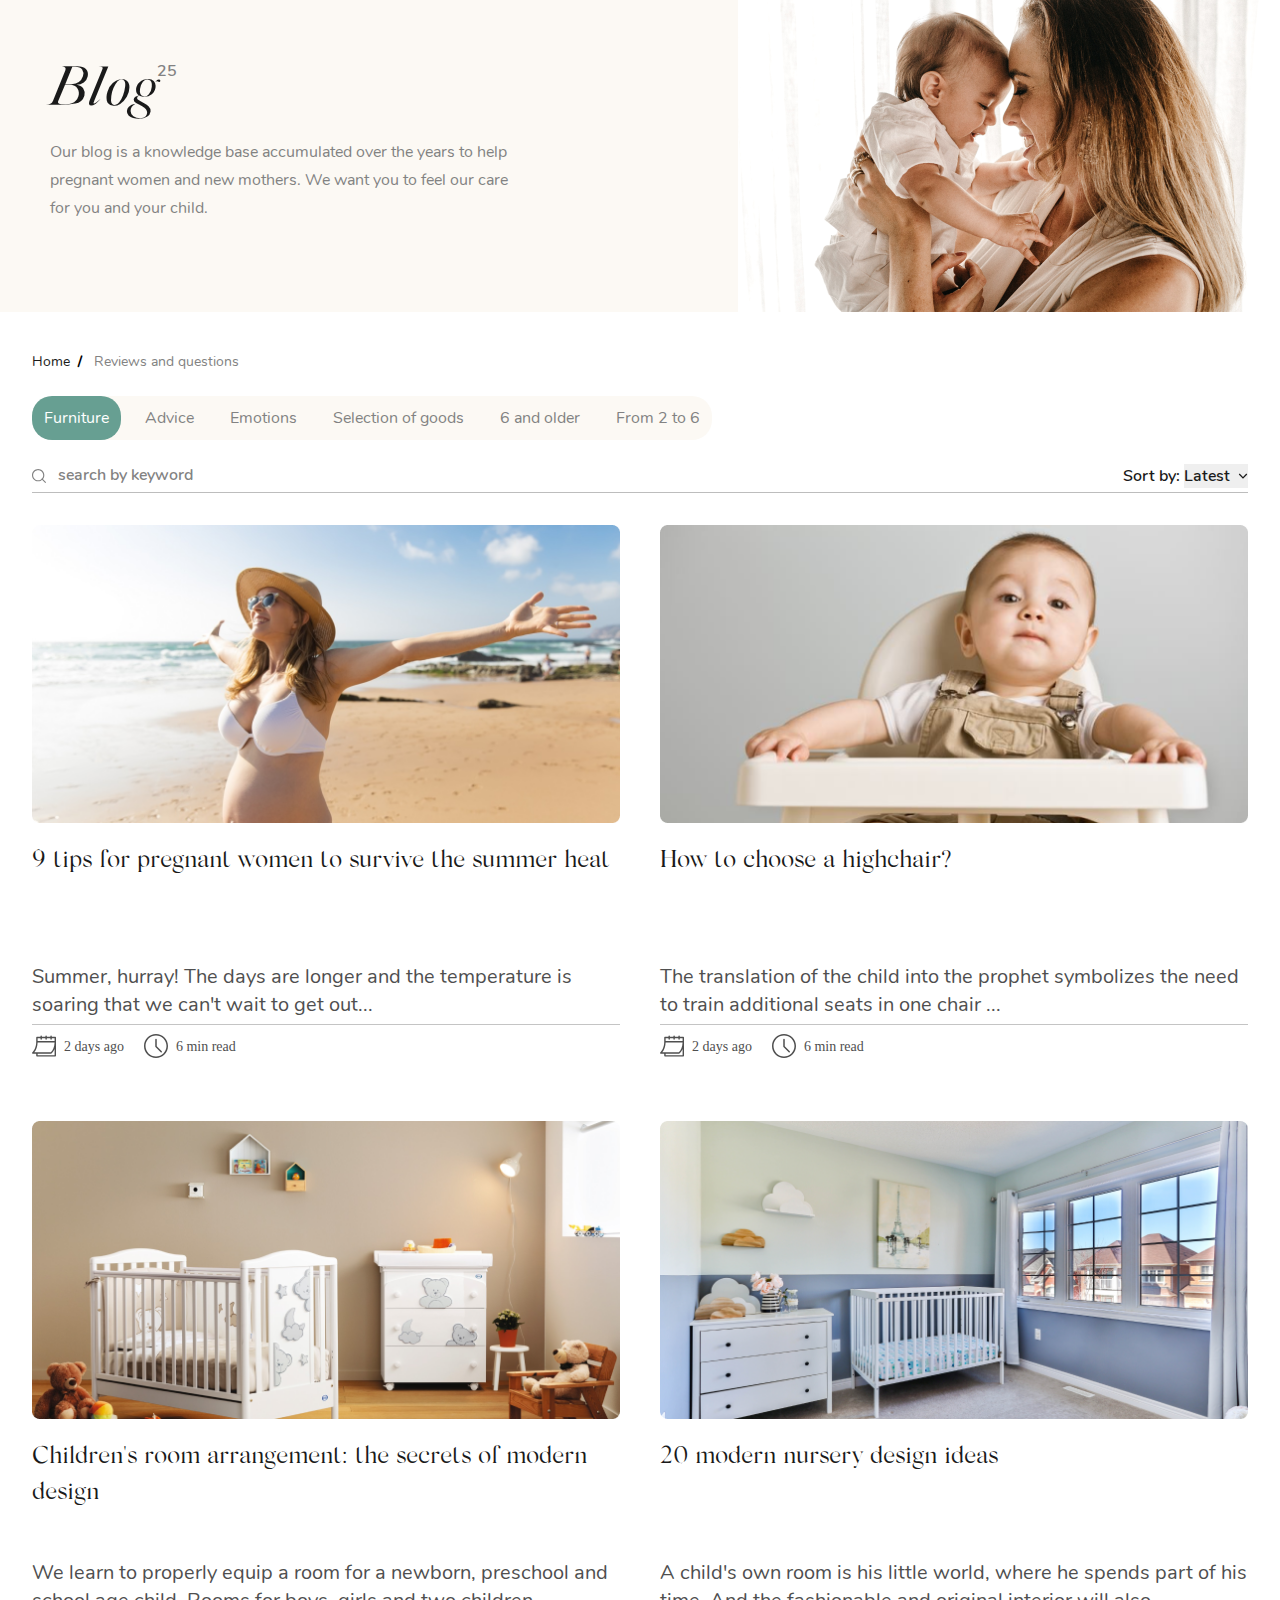
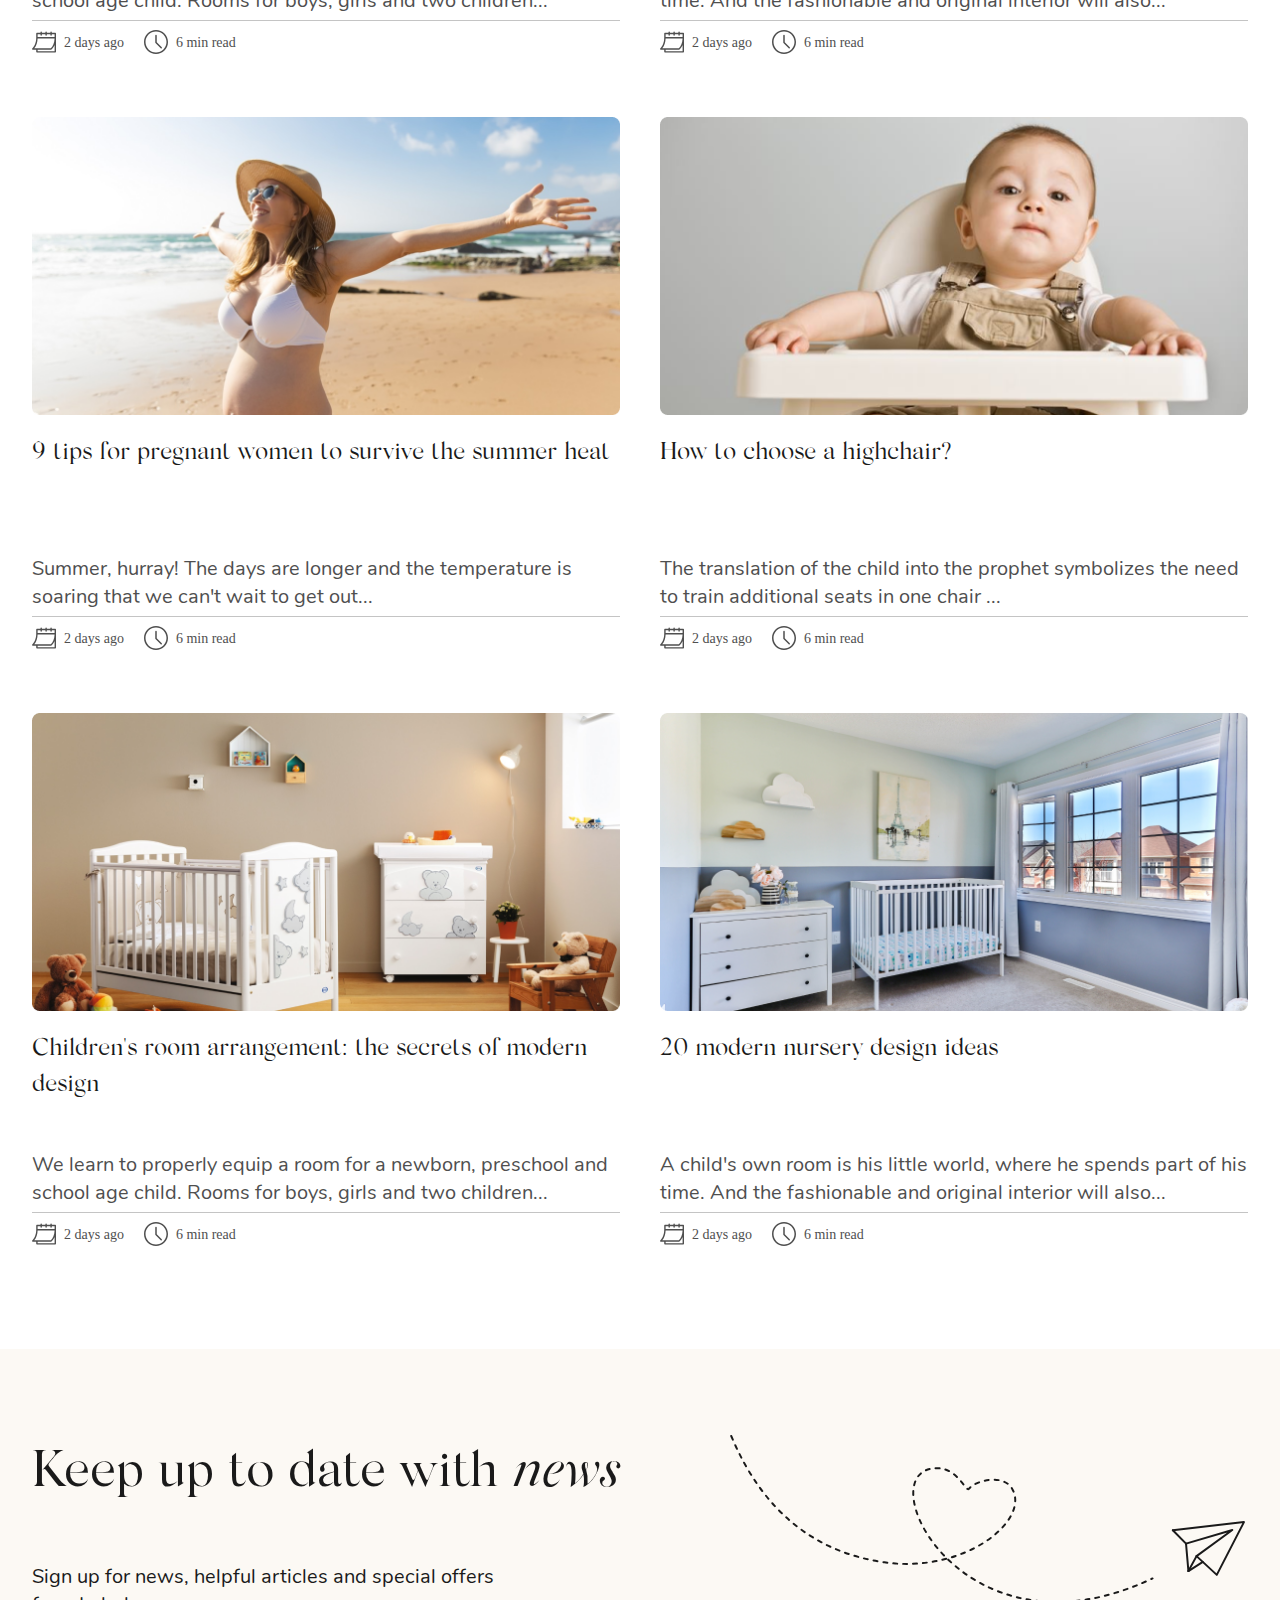
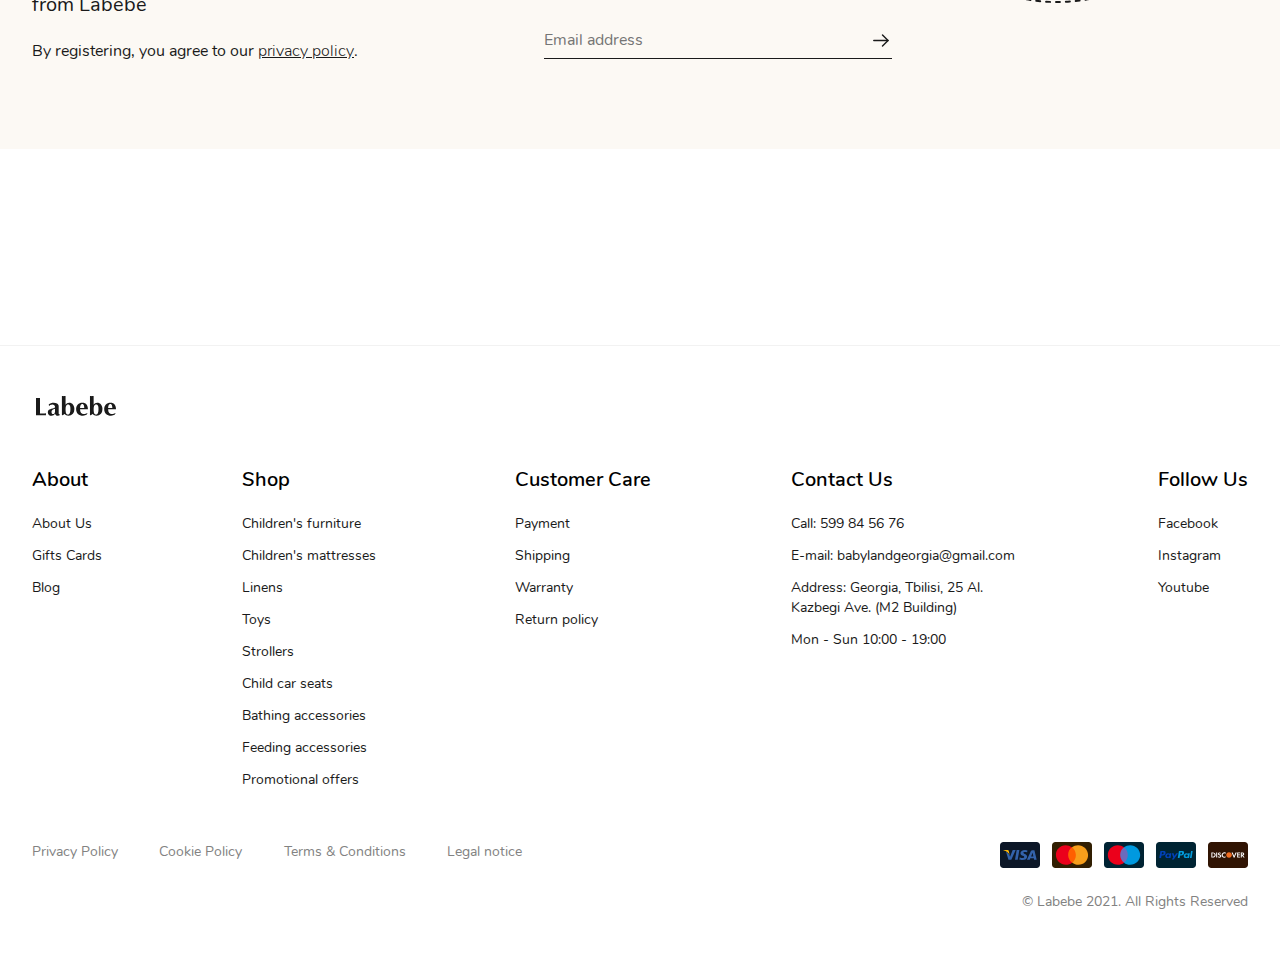
==== commit 60a6fb97: "continue" ====
--- a/blog.html
+++ b/blog.html
@@ -74,9 +74,11 @@
             <div class="blog__post-img radius">
               <img src="images/blog-post-1.png" alt="">
             </div>
-            <div class="blog__post-name">
-              9 tips for pregnant women to survive the summer heat
-            </div>
+            <a href="#">
+              <div class="blog__post-name">
+                9 tips for pregnant women to survive the summer heat
+              </div>
+            </a>
             <div class="blog__post-description">
               Summer, hurray! The days are longer and the temperature is soaring that we can't wait to get out...
             </div>
@@ -89,9 +91,11 @@
             <div class="blog__post-img radius">
               <img src="images/blog-post-2.png" alt="">
             </div>
-            <div class="blog__post-name">
-              How to choose a highchair?
-            </div>
+            <a href="#">
+              <div class="blog__post-name">
+                How to choose a highchair?
+              </div>
+            </a>
             <div class="blog__post-description">
               The translation of the child into the prophet symbolizes the need to train additional seats in one chair
               ...
@@ -105,11 +109,14 @@
             <div class="blog__post-img radius">
               <img src="images/blog-post-3.png" alt="">
             </div>
-            <div class="blog__post-name">
-              Children's room arrangement: the secrets of modern design
-            </div>
-            <div class="blog__post-description">
-              Children's room arrangement: the secrets of modern design
+            <a href="#">
+              <div class="blog__post-name">
+                Children's room arrangement: the secrets of modern design
+              </div>
+            </a>
+            <div class="blog__post-description">
+              We learn to properly equip a room for a newborn, preschool and school age child. Rooms for boys, girls and
+              two children...
             </div>
             <div class="blog__post-info">
               <div class="blog__post-date">2 days ago</div>
@@ -120,9 +127,11 @@
             <div class="blog__post-img radius">
               <img src="images/blog-post-4.png" alt="">
             </div>
-            <div class="blog__post-name">
-              20 modern nursery design ideas
-            </div>
+            <a href="#">
+              <div class="blog__post-name">
+                20 modern nursery design ideas
+              </div>
+            </a>
             <div class="blog__post-description">
               A child's own room is his little world, where he spends part of his time. And the fashionable and original
               interior will also...
@@ -136,9 +145,11 @@
             <div class="blog__post-img radius">
               <img src="images/blog-post-1.png" alt="">
             </div>
-            <div class="blog__post-name">
-              9 tips for pregnant women to survive the summer heat
-            </div>
+            <a href="#">
+              <div class="blog__post-name">
+                9 tips for pregnant women to survive the summer heat
+              </div>
+            </a>
             <div class="blog__post-description">
               Summer, hurray! The days are longer and the temperature is soaring that we can't wait to get out...
             </div>
@@ -151,9 +162,11 @@
             <div class="blog__post-img radius">
               <img src="images/blog-post-2.png" alt="">
             </div>
-            <div class="blog__post-name">
-              How to choose a highchair?
-            </div>
+            <a href="#">
+              <div class="blog__post-name">
+                How to choose a highchair?
+              </div>
+            </a>
             <div class="blog__post-description">
               The translation of the child into the prophet symbolizes the need to train additional seats in one chair
               ...
@@ -167,9 +180,11 @@
             <div class="blog__post-img radius">
               <img src="images/blog-post-3.png" alt="">
             </div>
-            <div class="blog__post-name">
-              Children's room arrangement: the secrets of modern design
-            </div>
+            <a href="#">
+              <div class="blog__post-name">
+                Children's room arrangement: the secrets of modern design
+              </div>
+            </a>
             <div class="blog__post-description">
               We learn to properly equip a room for a newborn, preschool and school age child. Rooms for boys, girls and
               two children...
@@ -183,9 +198,11 @@
             <div class="blog__post-img radius">
               <img src="images/blog-post-4.png" alt="">
             </div>
-            <div class="blog__post-name">
-              20 modern nursery design ideas
-            </div>
+            <a href="#">
+              <div class="blog__post-name">
+                20 modern nursery design ideas
+              </div>
+            </a>
             <div class="blog__post-description">
               A child's own room is his little world, where he spends part of his time. And the fashionable and original
               interior will also...
--- a/css/reviews-and-questions.css
+++ b/css/reviews-and-questions.css
@@ -1,4 +1,3 @@
-
 .reviewsandquestions__title {
   font-size: 25px;
   line-height: 36px;
@@ -114,7 +113,6 @@
 .icon__delete, .icon__edit, .icon__dots {
   position: absolute;
   right: 0;
-  cursor: pointer;
 }
 .icon__delete {
   top: 0;
@@ -221,4 +219,4 @@
   .desktop {
     display: block;
   }
-}
+}--- a/css/blog.css
+++ b/css/blog.css
@@ -239,6 +239,12 @@
     max-width: calc((100% - 40px) / 2);
     row-gap: 52px;
   }
+  .blog__post-name {
+    min-height: 72px;
+  }
+  .blog__post-description {
+    min-height: 62px;
+  }
 }
 @media (min-width: 900px) {
   .blog__post-name {
--- a/css/global.css
+++ b/css/global.css
@@ -200,6 +200,8 @@
   display: -webkit-box;
   display: -ms-flexbox;
   display: flex;
+  -ms-flex-wrap: wrap;
+      flex-wrap: wrap;
   font-family: "Nunito-Regular";
   font-size: 14px;
   line-height: 20px;
